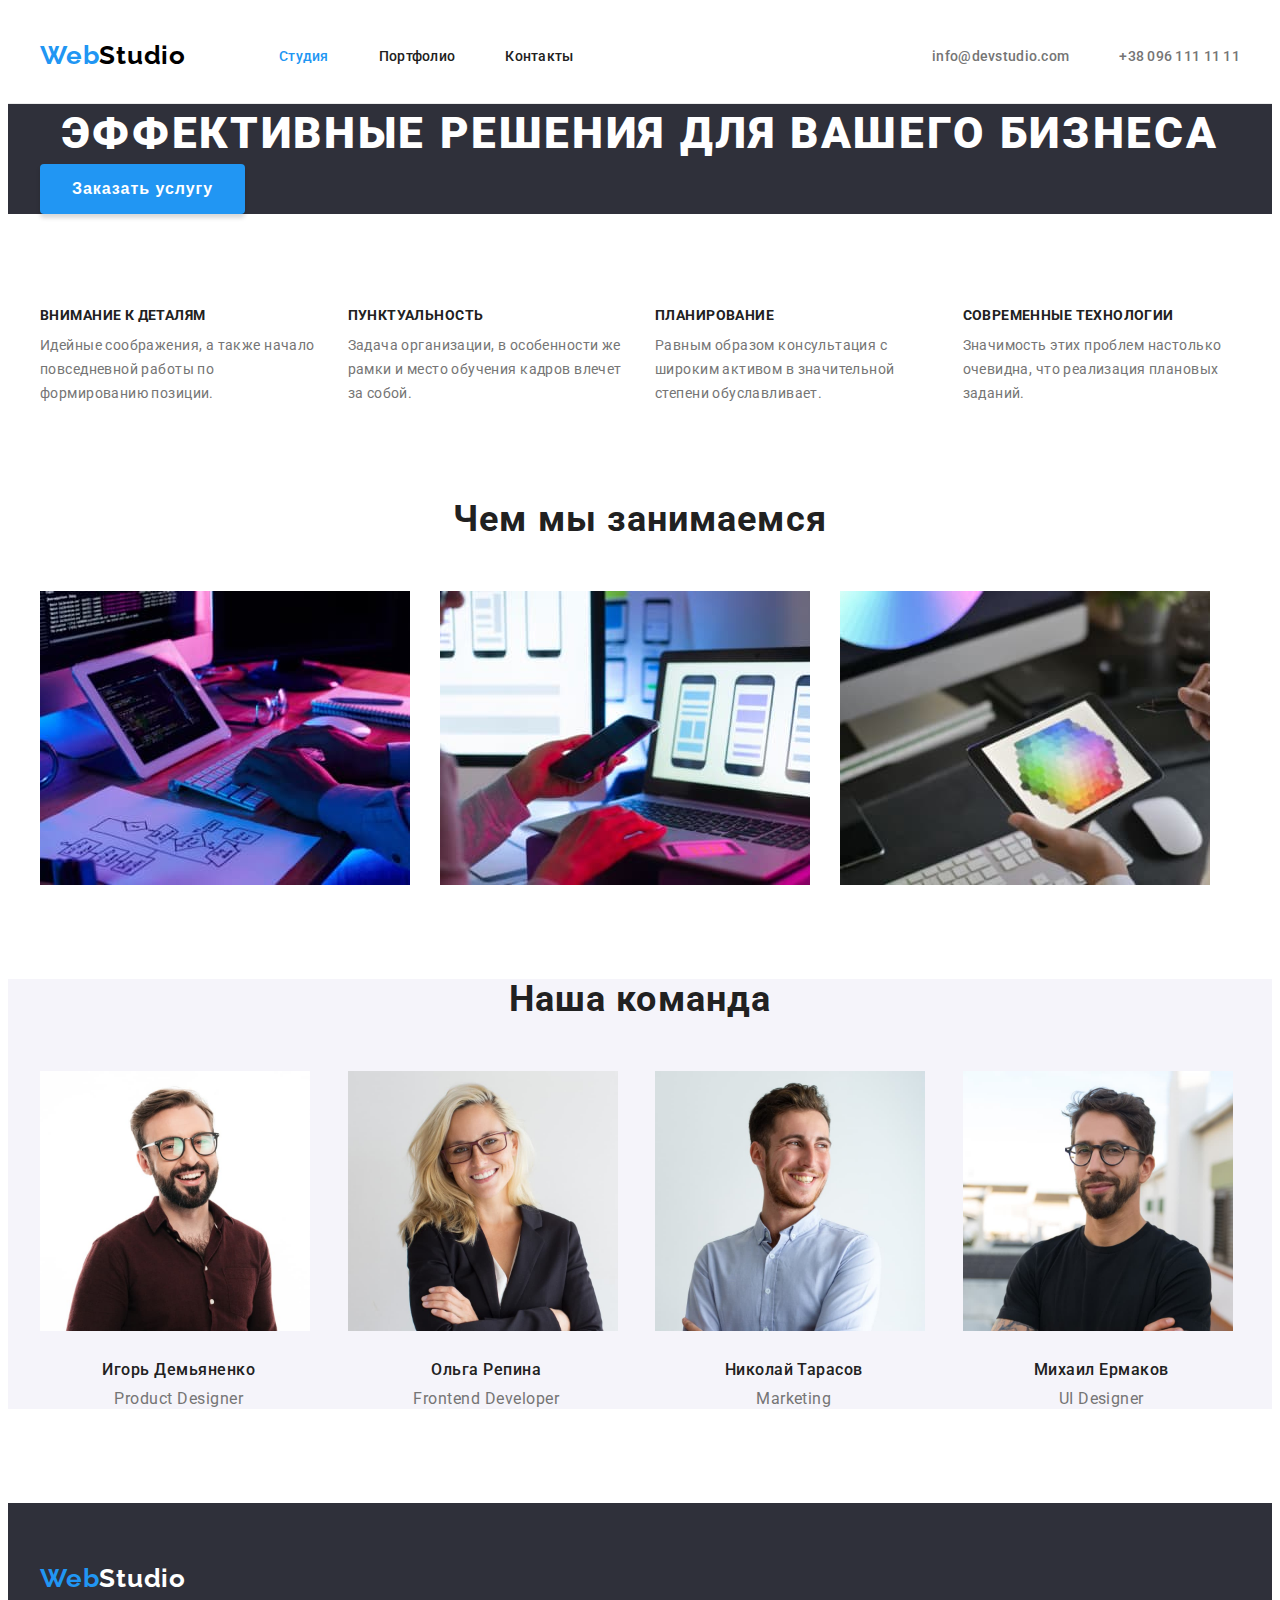
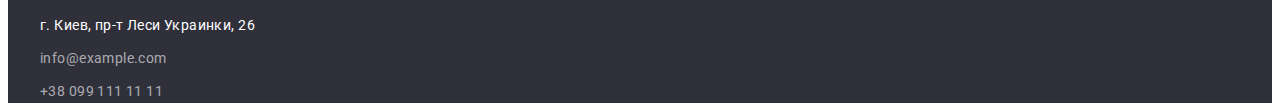
==== index.html @ b47c3970 "Добавление файлов из дз номер три" ====
<!DOCTYPE html>
<html lang="ru">
<head>
    <meta charset="UTF-8">
    <meta http-equiv="X-UA-Compatible" content="IE=edge">
    <meta name="viewport" content="width=device-width, initial-scale=1.0">
    <title>Web Studio</title>
<link rel="preconnect" href="https://fonts.gstatic.com">
<link 
    href="https://fonts.googleapis.com/css2?family=Raleway:wght@700&family=Roboto:wght@400;500;700;900&display=swap"
    rel="stylesheet">
    <link rel="stylesheet" href="https://cdnjs.cloudflare.com/ajax/libs/modern-normalize/1.1.0/modern-normalize.min.css"
        
    integrity="sha512-wpPYUAdjBVSE4KJnH1VR1HeZfpl1ub8YT/NKx4PuQ5NmX2tKuGu6U/JRp5y+Y8XG2tV+wKQpNHVUX03MfMFn9Q=="
    crossorigin="anonymous" referrerpolicy="no-referrer" />
    
<link rel="stylesheet" href="./css/styles.css">

</head>

<body>
    <!--HEADER-->
    <div class="page-header">
        <div class="container">
            <header class="header">
                <nav class="main-nav navigation">
                    <a target="_self" class="logo-text link " href="index.html"><span class="logo-color">Web</span>Studio</a>
        
                    <ul class="list menu">
                        <li class="menu-item">
                            <a target="_self" class="menu-link link current" href="index.html">Студия</a>
                        </li>
                        <li class="menu-item">
                            <a target="_self" class="menu-link link" href="portfolio.html">Портфолио</a>
                        </li>
                        <li class="menu-item">
                            <a target="_self" class="menu-link link" href="#footer">Контакты</a>
                        </li>
        
                    </ul>
        
        
                    <ul class="menu-header-contacts list">
                        <li><a class="header-contacts menu-header-contacts-email link"
                                href="mailto:info@devstudio.com">info@devstudio.com</a></li>
                        <li><a class="header-contacts link" href="tel:+380961111111">+38 096 111 11 11</a></li>
                    </ul>
        
        
                </nav>
        
        
            </header>
        </div>

    </div>
    

    <main>
        <!--HEROUS-->
        <div class="herous-background">
            <div class="container">
                <section class="hero">
                    <div class="hero-middle">
                        <h1 class="main-slogan">ЭФФЕКТИВНЫЕ РЕШЕНИЯ ДЛЯ ВАШЕГО БИЗНЕСА</h1>
                        <button class="modal-btn" type="button">Заказать услугу</button>
                    </div>
                </section>
            
            </div>
        </div>
        
        <!--OUR DISTINCTIVE FEATURES-->
        <div class="container">
            <section>
                <div>
                    <h2 hidden>Наши преимущества</h2>
                    <ul class="list features-list">
                        <li class="features-list-item">
                            <h3 class="features-title">внимание к деталям</h3>
                            <p class="features-text">Идейные соображения, а также начало повседневной работы по формированию позиции.</p>
                        </li>
                        <li class="features-list-item">
                            <h3 class="features-title">пунктуальность</h3>
                            <p class="features-text">Задача организации, в особенности же рамки и место обучения кадров влечет за собой.</p>
                        </li>
                        <li class="features-list-item">
                            <h3 class="features-title">планирование</h3>
                            <p class="features-text">Равным образом консультация с широким активом в значительной степени обуславливает.</p>
                        </li>
                        <li class="features-list-item">
                            <h3 class="features-title">современные технологии</h3>
                            <p class="features-text">Значимость этих проблем настолько очевидна, что реализация плановых заданий.</p>
                        </li>
                    </ul>
                </div>
            </section>

        </div>

        <div class="container">
            <section>
                <!--WHAT WE ARE DOING-->
                <div>
                    <h2 class="activity">Чем мы занимаемся</h2>
                    <ul class="list activity-list">
                        <li class="activity-list-item"><img src="./images/what-are-we-doing/left.jpg" alt="Человек печатает на клавиатуре" width="370" height="294"> 
                        </li>
                        <li class="activity-list-item"><img src="./images/what-are-we-doing/middle.jpg" alt="Человек держит в руках телефон" width="370" height="294">
                        </li>
                        <li class="activity-list-item"><img src="./images/what-are-we-doing/right.jpg" alt="Человек держит в руках планшет" width="370" height="294">
                        </li>
                    </ul>
                </div>
            
            </section>
        </div>

        
            <section class="employees">
                <!--OUR TEAM-->
                <div class="container">
                    <h2 class="our-team-tittle">Наша команда</h2>
                    <ul class="masters-list list">
                        <li class="masters-list-item">
                            <img src="./images/our-team/1.jpg" alt="мужчина в очках" width="270" height="260">
                            <h3 class="our-team-name">Игорь Демьяненко</h3>
                            <p class="our-team-post" lang="en">Product Designer</p>
                        </li>

                        <li class="masters-list-item">
                            <img src="./images/our-team/2.jpg" alt="девушка в очках" width="270" height="260">
                            <h3 class="our-team-name">Ольга Репина</h3>
                            <p class="our-team-post" lang="en">Frontend Developer</p>
                        </li>
                        <li class="masters-list-item">
                            <img src="./images/our-team/3.jpg" alt="мужчина в голубой рубашке" width="270" height="260">
                            <h3 class="our-team-name">Николай Тарасов</h3>
                            <p class="our-team-post" lang="en">Marketing</p>
                        </li>
                        <li class="masters-list-item">
                            <img src="./images/our-team/4.jpg" alt="мужчина в очках и футболке" width="270" height="260">
                            <h3 class="our-team-name">Михаил Ермаков</h3>
                            <p class="our-team-post" lang="en">UI Designer</p>
                        </li>
                        
                    </ul>
                </div>
            </section>
        

    </main>

    <footer id="footer">
        <!--Contact Information-->
        <div class="footer-bg">
            <div class="container text-footer">
                <a class="logo-text-footer link" href="index.html"><span class="logo-color">Web</span>Studio</a>
            
                <address>
            
                    <ul class="list info-footer">
            
                        <li class="info-footer-item"><a class="footer-adress-color link" href="https://goo.gl/maps/4jYSG3tw3BuYqJCy7"><span>г. Киев, пр-т
                                    Леси Украинки, 26</span></a></li>
            
                        <li class="info-footer-item"><a class="footer-contacts link" href="mailto:">info@example.com</a></li>
            
                        <li class="info-footer-item"><a class="footer-contacts link" href="tel:+380991111111">+38 099 111 11 11</a></li>
            
                    </ul>
            
                </address>
            
            </div>
        </div>
    
    </footer>

</body>


</html>
---- css/styles.css ----
:root {
  --main-font: "Roboto", sans-serif;
  --secondary-font: "Raleway", sans-serif;
  --basic-color: #212121;
  --accent-color: #2196f3;
}

h1,
h2,
h3,
h4,
h5,
h6,
p {
  margin-top: 0;
  margin-bottom: 0;
}

img {
  display: block;
  max-width: 100%;
  height: auto;
}

ul,
ol {
  margin-top: 0;
  margin-bottom: 0;
  padding-left: 0;
}

.list {
  list-style: none;
}

.link {
  text-decoration: none;
}

body {
  font-family: "Roboto", sans-serif;
}

.container {
  width: 1200px;
  margin-left: auto;
  margin-right: auto;
  padding-left: 15px;
  padding-right: 15px;
}

.border {
  border-bottom: 1px solid #eeeeee;
  box-sizing: border-box;
}

/*===Header==*/

.header {
  padding-top: 32px;
  padding-bottom: 32px;
}

.page-header {
  border-bottom: 1px solid #ececec;
}

.navigation {
  display: flex;
  align-items: center;
}
.menu {
  display: flex;
  align-items: center;
}

.logo-text {
  font-family: var(--secondary-font);
  font-weight: 700;
  font-size: 26px;
  line-height: 1.19;
  /* identical to box height */
  letter-spacing: 0.03em;
  color: #000000;
  margin-right: 93px;
}

.logo-color {
  color: #2196f3;
}

.menu-link {
  font-weight: 500;
  font-size: 14px;
  line-height: 1.14;
  letter-spacing: 0.02em;

  color: #212121;
}

.menu-link.current {
  color: var(--accent-color);
}
.menu-link:hover,
.menu-link:focus {
  color: var(--accent-color);
}

.menu-item {
  margin-right: 50px;
}

.menu-header-contacts {
  display: flex;
  align-items: center;
  margin-left: auto;
}

.menu-header-contacts-email {
  padding-right: 50px;
}

.header-contacts {
  font-weight: 500;
  font-size: 14px;
  line-height: 1.14;
  letter-spacing: 0.02em;
  color: #757575;
  padding-left: ; /*==150;==*/
}

.header-contacts:hover,
.header-contacts:focus {
  color: var(--accent-color);
}

/*====END HEADER====*/

/*====HEROUS====*/

.herous-background {
  background: #2f303a;
}

.main-slogan {
  font-weight: 900;
  font-size: 44px;
  line-height: 1.36;
  /* or 136% */
  text-align: center;
  text-align: wrap;
  letter-spacing: 0.06em;
  text-transform: uppercase;
  color: #ffffff;
}

.modal-btn {
  background: #2196f3;
  box-shadow: 0px 4px 4px rgba(0, 0, 0, 0.15);
  border-radius: 4px;
  border: hidden;

  font-weight: 700;
  font-size: 16px;
  line-height: 1.87;
  /* identical to box height, or 187% */
  display: flex;
  align-items: center;
  padding: 10px 32px;
  letter-spacing: 0.06em;
  cursor: pointer;

  color: #ffffff;
}

/*====END HEROUS====*/

/*====MAIN SECTION====*/

/*====FEATURES SECTION====*/

.features-list {
  display: flex;
  flex-wrap: wrap;
  margin-left: -30px;
}

.features-list-item {
  flex-basis: calc(100% / 4 - 30px);
  margin-left: 30px;
  margin-top: 94px;
}

.features-title {
  font-weight: 700;
  font-size: 14px;
  line-height: 1.14;
  letter-spacing: 0.03em;
  text-transform: uppercase;

  color: #212121;
}

.features-text {
  font-weight: 400;
  font-size: 14px;
  line-height: 1.71;
  /* or 171% */
  letter-spacing: 0.03em;
  margin-top: 10px;

  color: #757575;
}

/*====END FEATURES SECTION====*/

/*====WHAT WE ARE DOING====*/
.activity-list {
  display: flex;
  margin-left: -30px;
  margin-top: -50px;
}

.activity-list-item {
  flex-basis: calc((100%-90px) / 3);
  margin-left: 30px;
  margin-top: 50px;
}

.activity {
  font-weight: 700;
  font-size: 36px;
  line-height: 1.16;
  text-align: center;
  letter-spacing: 0.03em;
  margin-bottom: 50px;
  margin-top: 94px;

  color: #212121;
}

/*====OUR TEAM SECTION====*/

.employees {
  background-color: #f5f4fa;
}

.masters-list {
  display: flex;
  flex-wrap: wrap;
  margin-left: -30px;
  margin-top: -50px;
}

.masters-list-item {
  flex-basis: calc((100% - 120px) / 4);
  margin-left: 30px;
  margin-top: 50px;
}

.our-team-tittle {
  font-weight: 700;
  font-size: 36px;
  line-height: 1.16;
  text-align: center;
  letter-spacing: 0.03em;
  margin-bottom: 50px;
  margin-top: 94px;

  color: #212121;
}

.our-team-name {
  font-weight: 500;
  font-size: 16px;
  line-height: 1.18;
  /* identical to box height */
  text-align: center;
  letter-spacing: 0.03em;
  padding-top: 30px;

  color: #212121;
}

.our-team-post {
  font-weight: 400;
  font-size: 16px;
  line-height: 1.18;
  /* identical to box height */
  text-align: center;
  letter-spacing: 0.03em;
  padding-top: 10px;

  color: #757575;
}

/*====END OUR TEAM SECTION====*/

/*==PORTFOLIO MAIN==*/

.buttons-list {
  display: flex;
  justify-content: center;
  align-items: center;
  margin-top: 94px;
}

.border {
  border-bottom: 1px solid #eeeeee;
  box-sizing: border-box;
}

.images-list {
  display: flex;
  flex-wrap: wrap;
  padding-top: -50px;
  margin-left: -30px;
}

.images-list-item {
  flex-basis: calc((100%-90px) / 3 - 30px);
  padding-top: 50px;
  margin-left: 30px;
}

.portfolio-list-btn {
  font-weight: 500;
  font-size: 16px;
  line-height: 1.62;
  /* identical to box height, or 162% */
  text-align: center;
  letter-spacing: 0.03em;
  cursor: pointer;
  background: #f5f4fa;
  border-radius: 4px;
  border: hidden;
  color: var(--basic-color);
  margin-left: 8px;
  padding: 6px 22px;
}

.portfolio-list-btn:hover,
.portfolio-list-btn:focus {
  background-color: var(--accent-color);
  color: #ffffff;
}

.portfolio-tittle {
  margin-top: 20px;
  height: 36px;
}

.portfolio-item-text {
  padding-top: 4px;
  margin-bottom: 94px;
}

/*==END PORTFOLIO MAIN==*/

/*====FOOTER====*/

.footer-bg {
  background: #2f303a;
}

.text-footer {
  margin-top: 94px;
  padding-top: 60px;
}

.info-footer {
  margin-top: 20px;
}

.info-footer-item:not(:last-child) {
  padding-bottom: 9px;
}

.logo-text-footer {
  font-family: var(--secondary-font);
  font-style: normal;
  font-weight: 700;
  font-size: 26px;
  line-height: 1.19;
  /* identical to box height */
  letter-spacing: 0.03em;
  color: #ffffff;
}

.footer-adress-color {
  font-style: normal;
  font-weight: 400;
  font-size: 14px;
  line-height: 1.71;
  /* or 171% */
  letter-spacing: 0.03em;

  color: #ffffff;
}

.footer-contacts {
  font-style: normal;
  font-size: 14px;
  line-height: 1.71;
  /* or 171% */
  letter-spacing: 0.03em;
  margin-top: 20px;

  color: rgba(255, 255, 255, 0.6);
}
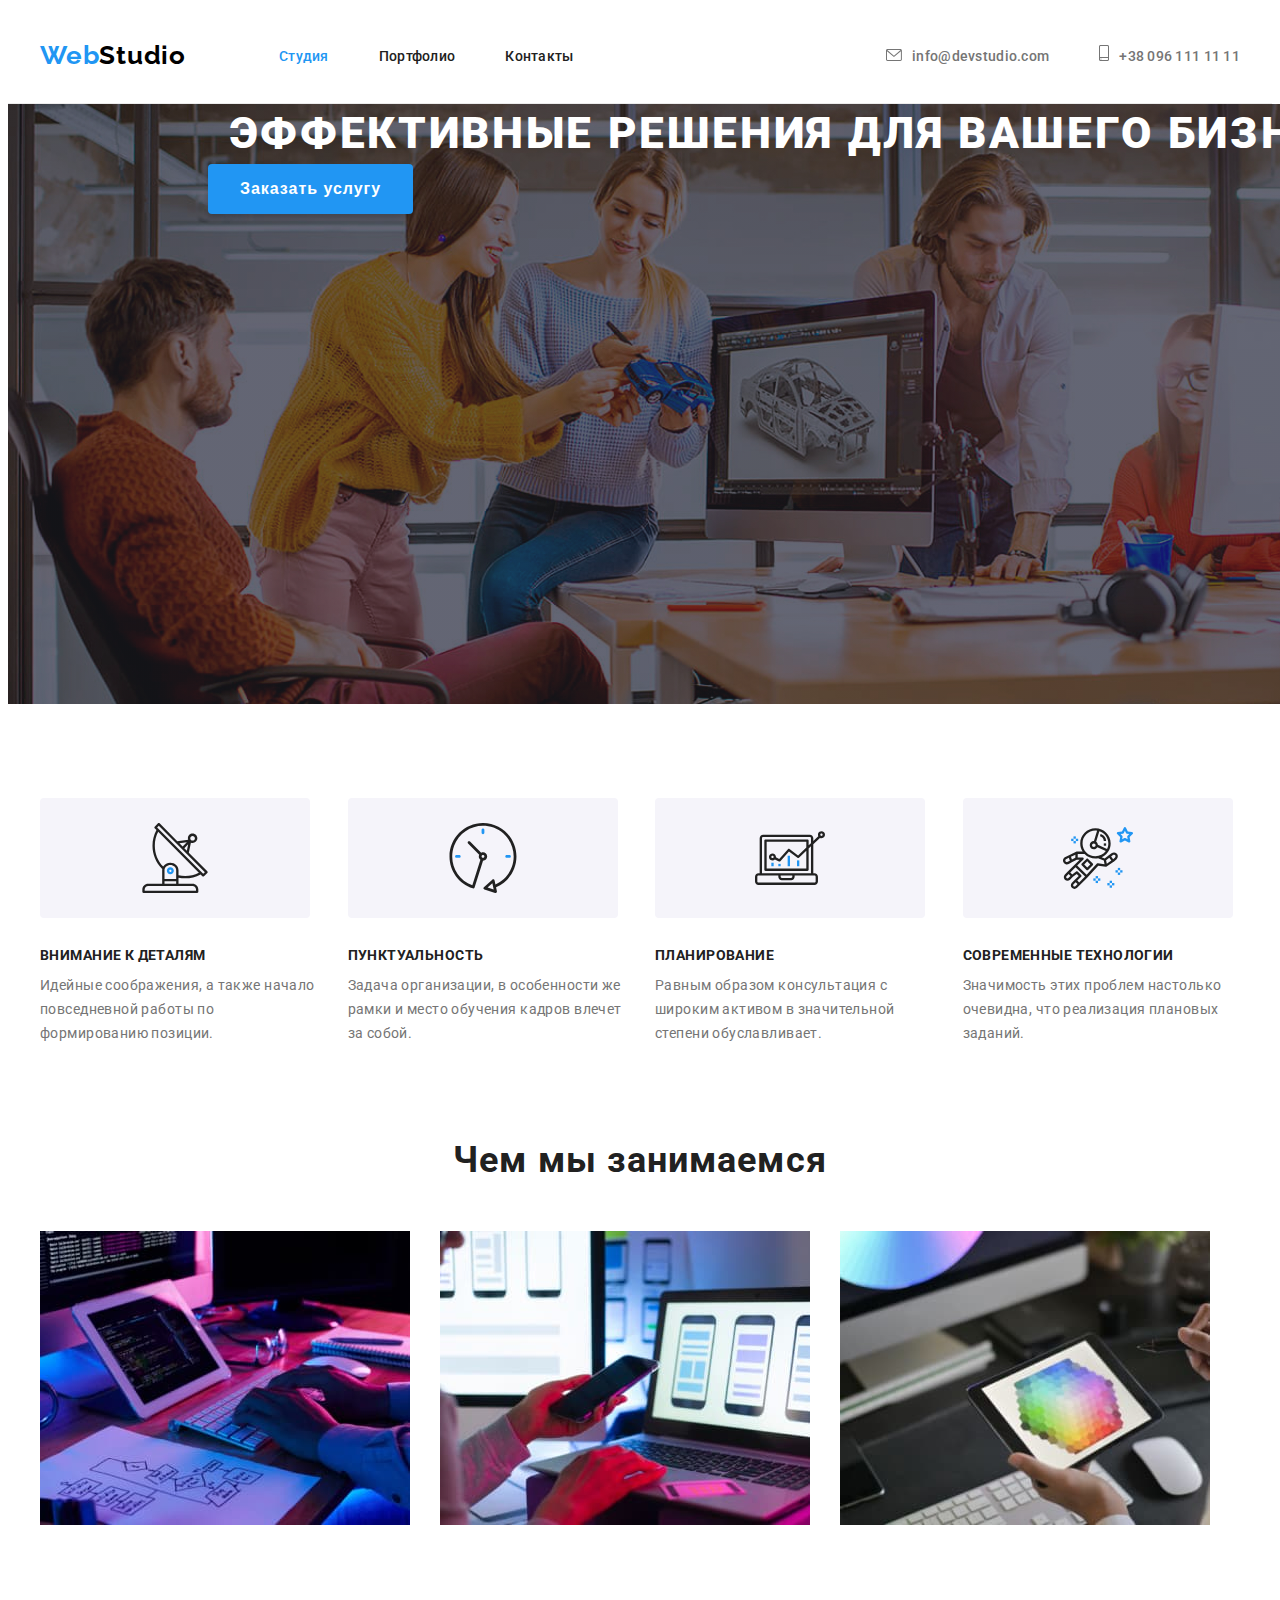
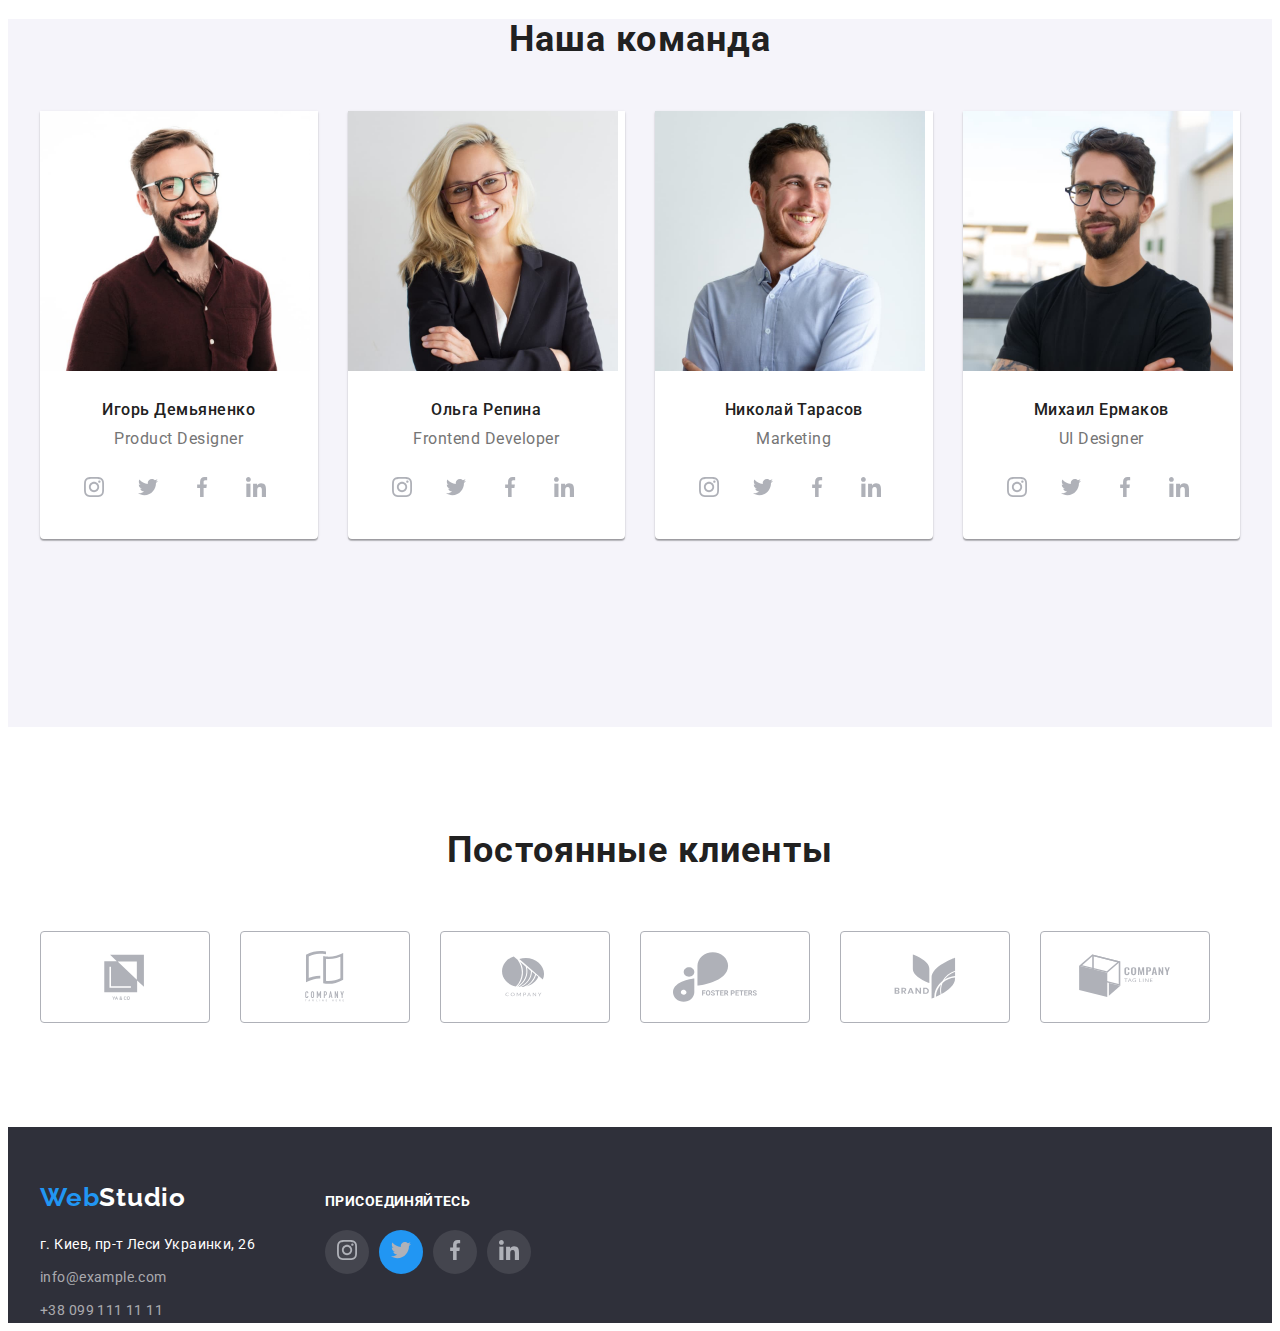
==== commit 319bb9ac: "Adding documents and images" ====
--- a/index.html
+++ b/index.html
@@ -41,9 +41,25 @@
         
         
                     <ul class="menu-header-contacts list">
-                        <li><a class="header-contacts menu-header-contacts-email link"
+                        <li>
+                            <svg class="contact-icons list" width="16" height="12">
+                                <use href="./images/sprite.svg#icon-list"></use>
+                            </svg>
+                        </li>
+
+                        <li>
+                            <a class="header-contacts menu-header-contacts-email link"
                                 href="mailto:info@devstudio.com">info@devstudio.com</a></li>
-                        <li><a class="header-contacts link" href="tel:+380961111111">+38 096 111 11 11</a></li>
+                        
+                        <li>
+                            <svg class="contact-icons list" width="10" height="16">
+                                <use href="./images/sprite.svg#icon-smartphone"></use>
+                            </svg>
+                        </li>
+
+                        <li>
+                            <a class="header-contacts link" href="tel:+380961111111">+38 096 111 11 11</a>
+                        </li>
                     </ul>
         
         
@@ -76,19 +92,41 @@
                 <div>
                     <h2 hidden>Наши преимущества</h2>
                     <ul class="list features-list">
+                        
+                        
                         <li class="features-list-item">
+                            <div class="features-icon">
+                                <svg class="features-icon-1" width="70" height="70" >
+                                    <use href="./images/sprite.svg#icon-antenna-1"></use>
+                                </svg>
+                            </div>
                             <h3 class="features-title">внимание к деталям</h3>
                             <p class="features-text">Идейные соображения, а также начало повседневной работы по формированию позиции.</p>
                         </li>
                         <li class="features-list-item">
+                            <div class="features-icon">
+                                <svg class="features-icon-1" width="70" height="70">
+                                    <use href="./images/sprite.svg#icon-clock-1"></use>
+                                </svg>
+                            </div>
                             <h3 class="features-title">пунктуальность</h3>
                             <p class="features-text">Задача организации, в особенности же рамки и место обучения кадров влечет за собой.</p>
                         </li>
                         <li class="features-list-item">
+                            <div class="features-icon">
+                                <svg class="features-icon-1" width="70" height="70">
+                                    <use href="./images/sprite.svg#icon-diagram-1"></use>
+                                </svg>
+                            </div>
                             <h3 class="features-title">планирование</h3>
                             <p class="features-text">Равным образом консультация с широким активом в значительной степени обуславливает.</p>
                         </li>
                         <li class="features-list-item">
+                            <div class="features-icon">
+                                <svg class="features-icon-1" width="70" height="70">
+                                    <use href="./images/sprite.svg#icon-astronaut-1"></use>
+                                </svg>
+                            </div>
                             <h3 class="features-title">современные технологии</h3>
                             <p class="features-text">Значимость этих проблем настолько очевидна, что реализация плановых заданий.</p>
                         </li>
@@ -126,54 +164,284 @@
                             <img src="./images/our-team/1.jpg" alt="мужчина в очках" width="270" height="260">
                             <h3 class="our-team-name">Игорь Демьяненко</h3>
                             <p class="our-team-post" lang="en">Product Designer</p>
+                            
+                                <ul class="list our-team-social-social">
+                                    <li class="social-list-item">
+                                        <a href="#" class="our-team-social-link">
+                                            <svg class="our-team-social-link-icon">
+                                                <use href="./images/sprite.svg#icon-instagram-2"></use>
+                                            </svg>
+                                        </a>
+                                    </li>
+                                    <li class="our-team-social-link">
+                                        <a href="#" class="our-team-social-link">
+                                            <svg class="our-team-social-link-icon">
+                                                <use href="./images/sprite.svg#icon-twitter-1"></use>
+                                            </svg>
+                                        </a>
+                                    </li>
+                                    <li class="">
+                                        <a href="#" class="our-team-social-link">
+                                            <svg class="our-team-social-link-icon">
+                                                <use href="./images/sprite.svg#icon-facebook-1"></use>
+                                            </svg>
+                                        </a>
+                                    </li>
+                                    <li class="">
+                                        <a href="#" class="our-team-social-link">
+                                            <svg class="our-team-social-link-icon">
+                                                <use href="./images/sprite.svg#icon-linkedin-1"></use>
+                                            </svg>
+                                        </a>
+                                    </li>
+
+                                </ul>
                         </li>
 
                         <li class="masters-list-item">
                             <img src="./images/our-team/2.jpg" alt="девушка в очках" width="270" height="260">
                             <h3 class="our-team-name">Ольга Репина</h3>
                             <p class="our-team-post" lang="en">Frontend Developer</p>
+                            <ul class="list our-team-social-social">
+                                <li class="social-list-item">
+                                    <a href="#" class="our-team-social-link">
+                                        <svg class="our-team-social-link-icon">
+                                            <use href="./images/sprite.svg#icon-instagram-2"></use>
+                                        </svg>
+                                    </a>
+                                </li>
+                                <li class="our-team-social-link">
+                                    <a href="#" class="our-team-social-link">
+                                        <svg class="our-team-social-link-icon">
+                                            <use href="./images/sprite.svg#icon-twitter-1"></use>
+                                        </svg>
+                                    </a>
+                                </li>
+                                <li class="">
+                                    <a href="#" class="our-team-social-link">
+                                        <svg class="our-team-social-link-icon">
+                                            <use href="./images/sprite.svg#icon-facebook-1"></use>
+                                        </svg>
+                                    </a>
+                                </li>
+                                <li class="">
+                                    <a href="#" class="our-team-social-link">
+                                        <svg class="our-team-social-link-icon">
+                                            <use href="./images/sprite.svg#icon-linkedin-1"></use>
+                                        </svg>
+                                    </a>
+                                </li>
+                            
+                            </ul>
                         </li>
                         <li class="masters-list-item">
                             <img src="./images/our-team/3.jpg" alt="мужчина в голубой рубашке" width="270" height="260">
                             <h3 class="our-team-name">Николай Тарасов</h3>
                             <p class="our-team-post" lang="en">Marketing</p>
+                            <ul class="list our-team-social-social">
+                                <li class="social-list-item">
+                                    <a href="#" class="our-team-social-link">
+                                        <svg class="our-team-social-link-icon">
+                                            <use href="./images/sprite.svg#icon-instagram-2"></use>
+                                        </svg>
+                                    </a>
+                                </li>
+                                <li class="our-team-social-link">
+                                    <a href="#" class="our-team-social-link">
+                                        <svg class="our-team-social-link-icon">
+                                            <use href="./images/sprite.svg#icon-twitter-1"></use>
+                                        </svg>
+                                    </a>
+                                </li>
+                                <li class="">
+                                    <a href="#" class="our-team-social-link">
+                                        <svg class="our-team-social-link-icon">
+                                            <use href="./images/sprite.svg#icon-facebook-1"></use>
+                                        </svg>
+                                    </a>
+                                </li>
+                                <li class="">
+                                    <a href="#" class="our-team-social-link">
+                                        <svg class="our-team-social-link-icon">
+                                            <use href="./images/sprite.svg#icon-linkedin-1"></use>
+                                        </svg>
+                                    </a>
+                                </li>
+                            
+                            </ul>
                         </li>
                         <li class="masters-list-item">
                             <img src="./images/our-team/4.jpg" alt="мужчина в очках и футболке" width="270" height="260">
                             <h3 class="our-team-name">Михаил Ермаков</h3>
                             <p class="our-team-post" lang="en">UI Designer</p>
+                            <ul class="list our-team-social-social">
+                                <li class="social-list-item">
+                                    <a href="#" class="our-team-social-link">
+                                        <svg class="our-team-social-link-icon">
+                                            <use href="./images/sprite.svg#icon-instagram-2"></use>
+                                        </svg>
+                                    </a>
+                                </li>
+                                <li class="our-team-social-link">
+                                    <a href="#" class="our-team-social-link">
+                                        <svg class="our-team-social-link-icon">
+                                            <use href="./images/sprite.svg#icon-twitter-1"></use>
+                                        </svg>
+                                    </a>
+                                </li>
+                                <li class="our-team-social-link">
+                                    <a href="#" class="our-team-social-link">
+                                        <svg class="our-team-social-link-icon">
+                                            <use href="./images/sprite.svg#icon-facebook-1"></use>
+                                        </svg>
+                                    </a>
+                                </li>
+                                <li class="our-team-social-link">
+                                    <a href="#" class="our-team-social-link">
+                                        <svg class="our-team-social-link-icon">
+                                            <use href="./images/sprite.svg#icon-linkedin-1"></use>
+                                        </svg>
+                                    </a>
+                                </li>
+                            
+                            </ul>
                         </li>
                         
                     </ul>
                 </div>
             </section>
+
+            <div class="container">
+                <section>
+                <!--REGULAR-CUSTOMERS-->
+                <div class="regular-customers">
+                    <h2 class="regular-customers-tittle">Постоянные клиенты</h2>
+                    <ul class="list regular-customers-list">
+                        <li>
+                            <a href="">
+                                <svg class="regular-customers-icon regular-customers-border" width="106" height="60"><use href="./images/sprite.svg#icon-ya-and-co"></use></svg>
+                            </a>
+                        </li>
+                        <li>
+                            <a href="">
+                                <svg class="regular-customers-icon regular-customers-border" width="106" height="60"><use href="./images/sprite.svg#icon-company-tagline"></use></svg>
+
+                            </a>
+                        </li>
+                        <li>
+                            <a href="">
+                                <svg class="regular-customers-icon regular-customers-border" width="106" height="60">
+                                    <use href="./images/sprite.svg#icon-company-cirkle"></use>
+                                </svg>
+                            </a>
+                        </li>
+                        <li>
+                            <a href="">
+                                <svg class="regular-customers-icon regular-customers-border" width="106" height="60">
+                                    <use class="box" href="./images/sprite.svg#icon-group"></use>
+                                </svg>
+                            </a>
+                        </li>
+                        <li>
+                            <a href="">
+                                <svg class="regular-customers-icon regular-customers-border" width="106" height="60">
+                                    <use href="./images/sprite.svg#icon-brand">
+                                </svg>
+                            </a>
+                        </li>
+                        <li>
+                            <a href="">
+                                <svg class="regular-customers-icon regular-customers-border" width="106" height="60">
+                                    <use href="./images/sprite.svg#icon-company-box">
+                                </svg>
+                            </a>
+                        </li>
+                    </ul>
+
+
+
+
+
+
+
+
+                </div>
+                    
+                
+                </section>
+
+            </div>
+            
+        
         
 
     </main>
 
     <footer id="footer">
         <!--Contact Information-->
+        
         <div class="footer-bg">
-            <div class="container text-footer">
-                <a class="logo-text-footer link" href="index.html"><span class="logo-color">Web</span>Studio</a>
-            
-                <address>
-            
-                    <ul class="list info-footer">
-            
-                        <li class="info-footer-item"><a class="footer-adress-color link" href="https://goo.gl/maps/4jYSG3tw3BuYqJCy7"><span>г. Киев, пр-т
-                                    Леси Украинки, 26</span></a></li>
-            
-                        <li class="info-footer-item"><a class="footer-contacts link" href="mailto:">info@example.com</a></li>
-            
-                        <li class="info-footer-item"><a class="footer-contacts link" href="tel:+380991111111">+38 099 111 11 11</a></li>
-            
-                    </ul>
-            
-                </address>
-            
+            <div class="delajem-flex container ">
+                <div class="logo-and-contacts">
+                    <div class="text-footer">
+                        <a class="logo-text-footer link" href="index.html"><span class="logo-color">Web</span>Studio</a>
+                    
+                        <address>
+                    
+                            <ul class="list info-footer">
+                    
+                                <li class="info-footer-item"><a class="footer-adress-color link"
+                                        href="https://goo.gl/maps/4jYSG3tw3BuYqJCy7"><span>г. Киев, пр-т
+                                            Леси Украинки, 26</span></a></li>
+                    
+                                <li class="info-footer-item"><a class="footer-contacts link" href="mailto:">info@example.com</a></li>
+                    
+                                <li class="info-footer-item"><a class="footer-contacts link" href="tel:+380991111111">+38 099 111 11 11</a>
+                                </li>
+                    
+                            </ul>
+                    
+                        </address>
+                    
+                    </div>
+                </div>
+                
+                <div class="container-footer">
+                    <h2 class="social-list-text">присоединяйтесь</h2>
+                    <ul class="social-list-footer">
+                        <li class="social-list-footer-link">
+                            <a href="#" class="">
+                                <svg class="social-list-footer-icon" width="44" height="44">
+                                    <use href="./images/sprite.svg#icon-instagram-2"></use>
+                                </svg>
+                            </a>
+                        </li>
+                        <li class="social-list-footer-link twitter-footer">
+                            <a href="#" class="twitter-footer-icon">
+                                <svg class="social-list-footer-icon" width="44" height="44">
+                                    <use href="./images/sprite.svg#icon-twitter-1"></use>
+                                </svg>
+                            </a>
+                        </li>
+                        <li class="social-list-footer-link">
+                            <a href="#" class="">
+                                <svg class="social-list-footer-icon" width="44" height="44">
+                                    <use href="./images/sprite.svg#icon-facebook-1"></use>
+                                </svg>
+                            </a>
+                        </li>
+                        <li class="social-list-footer-link">
+                            <a href="#" class="">
+                                <svg class="social-list-footer-icon" width="" height="">
+                                    <use href="./images/sprite.svg#icon-linkedin-1"></use>
+                                </svg>
+                            </a>
+                        </li>
+                
+                    </ul>
+                </div>
             </div>
-        </div>
+           
     
     </footer>
 
--- a/css/styles.css
+++ b/css/styles.css
@@ -120,6 +120,10 @@
   padding-right: 50px;
 }
 
+.contact-icons {
+  margin-right: 10px;
+}
+
 .header-contacts {
   font-weight: 500;
   font-size: 14px;
@@ -139,7 +143,15 @@
 /*====HEROUS====*/
 
 .herous-background {
-  background: #2f303a;
+  background-color: ;
+  background-image: linear-gradient(
+      rgba(47, 48, 58, 0.4),
+      rgba(47, 48, 58, 0.4)
+    ),
+    url(../images/header/bg.jpg);
+  width: 1600px;
+  height: 600px;
+  background-size: cover;
 }
 
 .main-slogan {
@@ -185,6 +197,19 @@
   margin-left: -30px;
 }
 
+.features-icon {
+  display: flex;
+  align-items: center;
+  justify-content: center;
+  width: 270px;
+  height: 120px;
+  background: #f5f4fa;
+  border-radius: 4px;
+}
+
+.features-icon-1 {
+}
+
 .features-list-item {
   flex-basis: calc(100% / 4 - 30px);
   margin-left: 30px;
@@ -192,6 +217,7 @@
 }
 
 .features-title {
+  margin-top: 30px;
   font-weight: 700;
   font-size: 14px;
   line-height: 1.14;
@@ -243,6 +269,7 @@
 
 .employees {
   background-color: #f5f4fa;
+  height: 708px;
 }
 
 .masters-list {
@@ -256,6 +283,11 @@
   flex-basis: calc((100% - 120px) / 4);
   margin-left: 30px;
   margin-top: 50px;
+  box-shadow: 0px 1px 3px rgba(0, 0, 0, 0.12), 0px 1px 1px rgba(0, 0, 0, 0.14),
+    0px 2px 1px rgba(0, 0, 0, 0.2);
+  border-radius: 0px 0px 4px 4px;
+  background-color: #ffffff;
+  height: 428px;
 }
 
 .our-team-tittle {
@@ -294,6 +326,73 @@
   color: #757575;
 }
 
+.our-team-social-social {
+  display: flex;
+  margin-top: 16px;
+  width: 206px;
+  margin-left: 32px;
+  justify-content: space-between;
+}
+.our-team-social-link-icon {
+  width: 20px;
+  height: 20px;
+}
+
+.our-team-social-link {
+  display: flex;
+  width: 44px;
+  height: 44px;
+  align-items: center;
+  justify-content: center;
+  border-radius: 50%;
+  background-color: #ffffff;
+}
+
+.our-team-social-link:hover,
+.our-team-social-link:focus {
+  background-color: #2196f3;
+}
+
+.regular-customers {
+}
+
+.regular-customers-tittle {
+  font-style: var(--main-font);
+  font-style: normal;
+  font-weight: 700;
+  font-size: 36px;
+  line-height: 1.66;
+  text-align: center;
+  letter-spacing: 0.03em;
+  margin-top: 94px;
+
+  color: #212121;
+}
+
+.regular-customers-list {
+  display: flex;
+  flex-wrap: wrap;
+  margin-left: -30px;
+  margin-top: 50px;
+}
+
+.regular-customers-icon {
+  border: hidden;
+  box-sizing: border-box;
+  border-radius: 4px;
+  text-align: center;
+  padding: 16px 32px;
+  margin-left: 30px;
+}
+
+.regular-customers-border {
+  width: 170px;
+  height: 92px;
+  border: 1px solid #afb1b8;
+  box-sizing: border-box;
+  border-radius: 4px;
+}
+
 /*====END OUR TEAM SECTION====*/
 
 /*==PORTFOLIO MAIN==*/
@@ -308,19 +407,25 @@
 .border {
   border-bottom: 1px solid #eeeeee;
   box-sizing: border-box;
+  height: 484px;
 }
 
 .images-list {
   display: flex;
   flex-wrap: wrap;
-  padding-top: -50px;
+  margin: 50px;
   margin-left: -30px;
 }
 
 .images-list-item {
   flex-basis: calc((100%-90px) / 3 - 30px);
-  padding-top: 50px;
+  margin-top: 30px;
   margin-left: 30px;
+}
+
+.images-list-item:hover {
+  box-shadow: 0px 1px 1px rgba(0, 0, 0, 0.12), 0px 4px 4px rgba(0, 0, 0, 0.06),
+    1px 4px 6px rgba(0, 0, 0, 0.16);
 }
 
 .portfolio-list-btn {
@@ -343,16 +448,21 @@
 .portfolio-list-btn:focus {
   background-color: var(--accent-color);
   color: #ffffff;
+  box-shadow: 0px 3px 1px rgba(0, 0, 0, 0.1), 0px 1px 2px rgba(0, 0, 0, 0.08),
+    0px 2px 2px rgba(0, 0, 0, 0.12);
+  border-radius: 4px;
 }
 
 .portfolio-tittle {
   margin-top: 20px;
   height: 36px;
+  padding-left: 30px;
 }
 
 .portfolio-item-text {
   padding-top: 4px;
   margin-bottom: 94px;
+  padding-left: 30px;
 }
 
 /*==END PORTFOLIO MAIN==*/
@@ -361,11 +471,11 @@
 
 .footer-bg {
   background: #2f303a;
+  margin-top: 100px;
 }
 
 .text-footer {
-  margin-top: 94px;
-  padding-top: 60px;
+  padding-top: 55px;
 }
 
 .info-footer {
@@ -408,3 +518,76 @@
 
   color: rgba(255, 255, 255, 0.6);
 }
+
+.social-list {
+  display: flex;
+  justify-content: space-between;
+  width: 206px;
+  margin: 0 auto;
+}
+
+.social-list__icon {
+  width: 44px;
+  height: 44px;
+}
+
+.social-list__item-link:hover,
+.social-list__item-link:focus {
+  background-color: #2196f3;
+}
+
+.social-list__item-link:hover .social-list__item-icon,
+.social-list__item-link:focus .social-list__item-icon {
+  fill: #2196f3;
+}
+
+.delajem-flex {
+  display: flex;
+  margin-left: wra;
+}
+
+.social-list-text {
+  font-weight: 700;
+  font-size: 14px;
+  line-height: 1.14;
+  letter-spacing: 0.03em;
+  text-transform: uppercase;
+
+  color: #ffffff;
+}
+
+.container-footer {
+  display: block;
+  margin-left: 70px;
+  margin-top: 67px;
+}
+
+.social-list-footer {
+  display: flex;
+  margin-top: 20px;
+  width: 206px;
+  justify-content: space-between;
+}
+
+.social-list-footer-link {
+  display: flex;
+  width: 44px;
+  height: 44px;
+  align-items: center;
+  justify-content: center;
+  border-radius: 50%;
+  background: rgba(255, 255, 255, 0.1);
+}
+
+.social-list-footer-icon {
+  width: 20px;
+  height: 20px;
+}
+
+.twitter-footer {
+  background-color: #2196f3;
+}
+
+.twitter-footer-icon {
+  fill: white;
+}
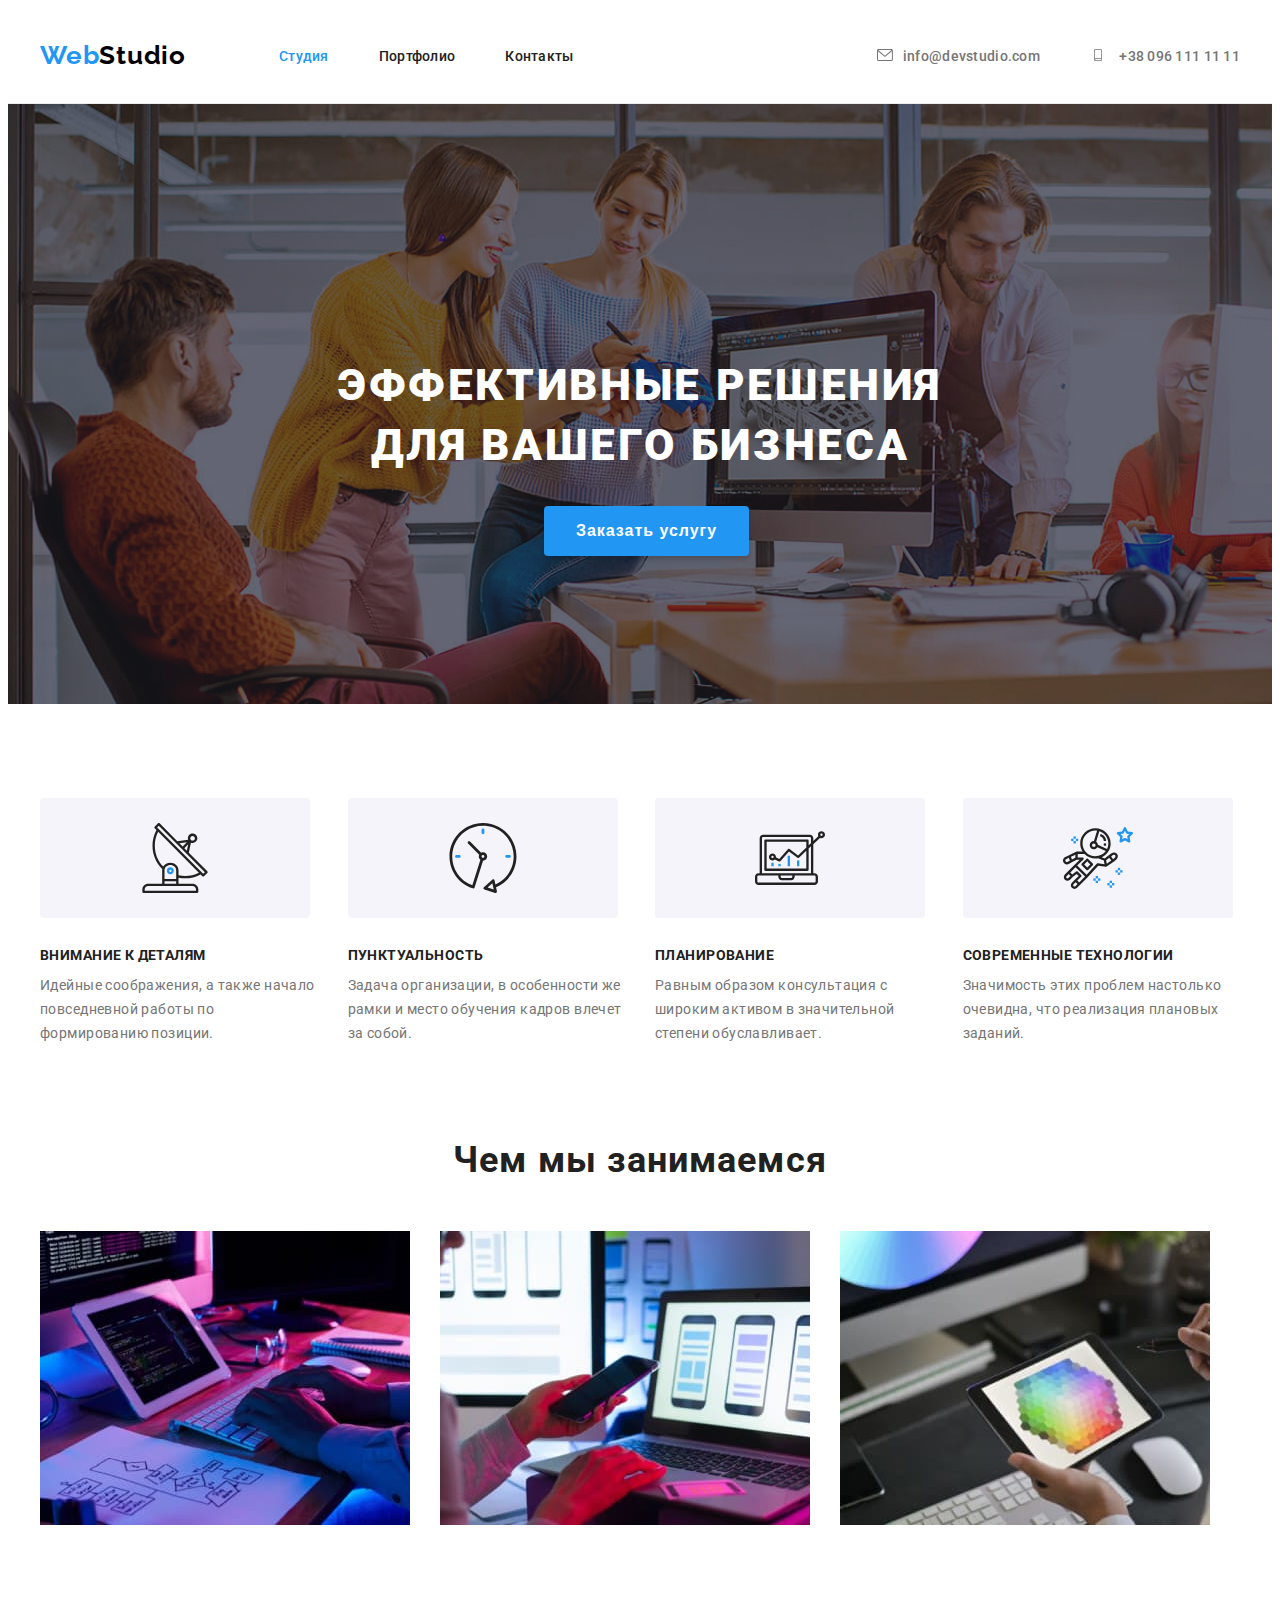
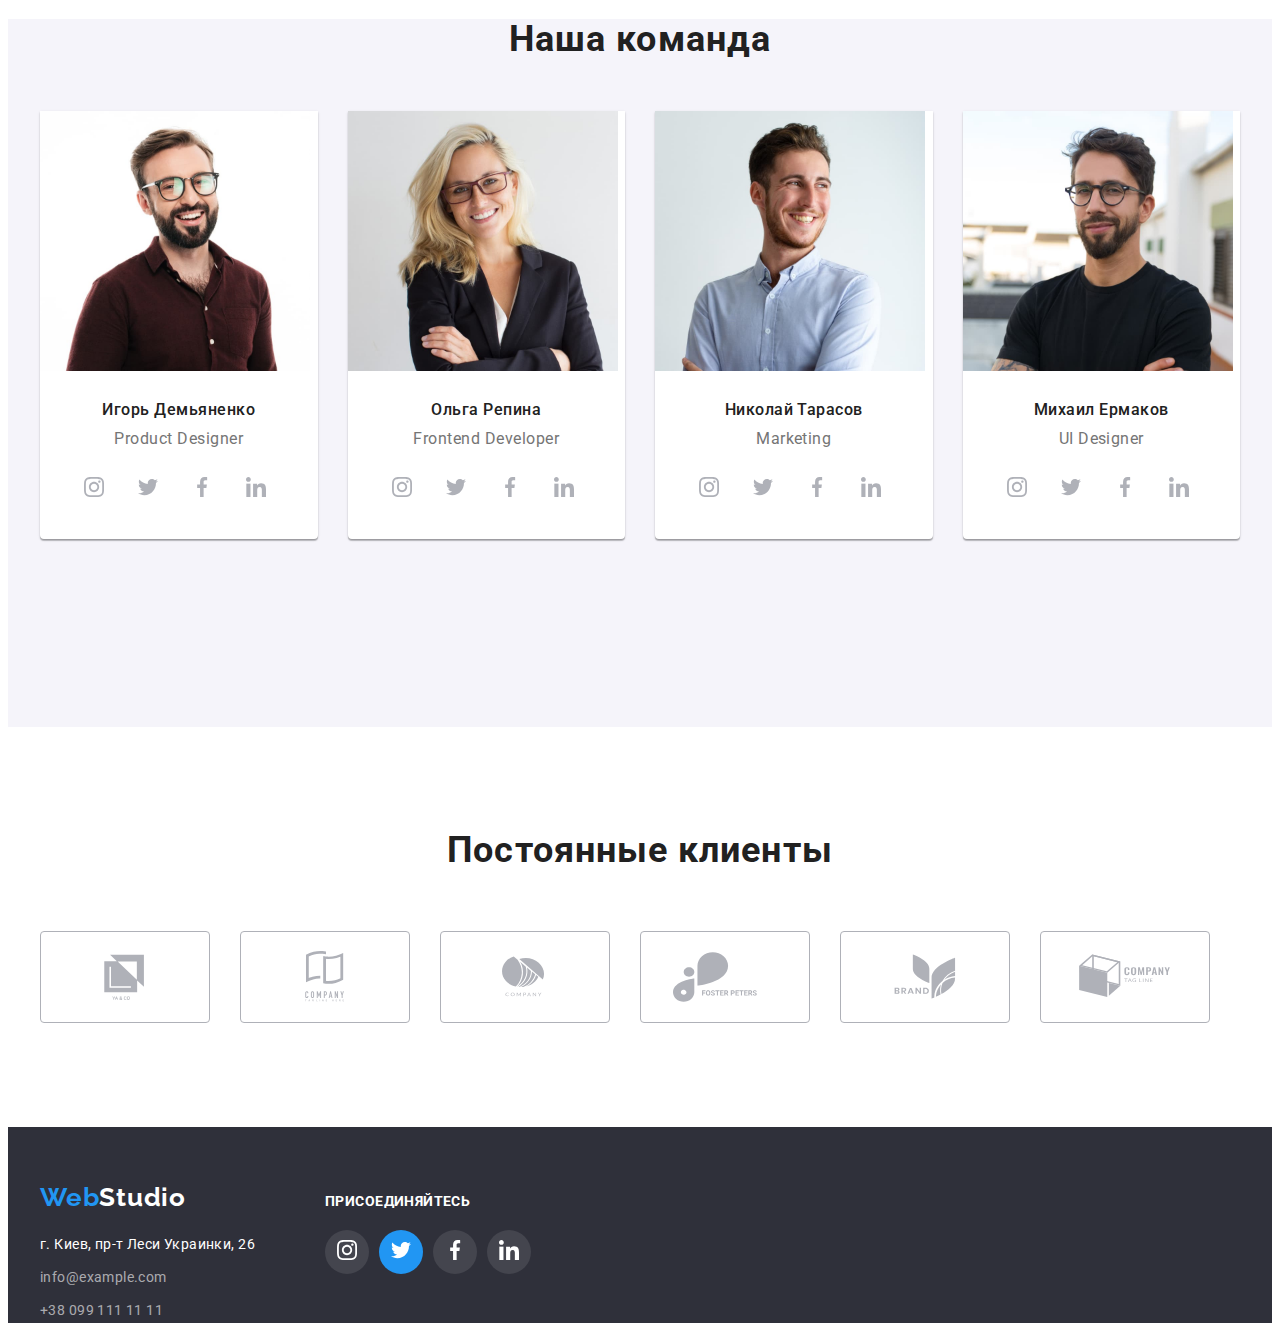
==== commit cb9ea8e7: "Добавление последних правок относительно ТЗ" ====
--- a/index.html
+++ b/index.html
@@ -41,24 +41,19 @@
         
         
                     <ul class="menu-header-contacts list">
-                        <li>
-                            <svg class="contact-icons list" width="16" height="12">
-                                <use href="./images/sprite.svg#icon-list"></use>
-                            </svg>
-                        </li>
-
-                        <li>
-                            <a class="header-contacts menu-header-contacts-email link"
-                                href="mailto:info@devstudio.com">info@devstudio.com</a></li>
                         
                         <li>
-                            <svg class="contact-icons list" width="10" height="16">
-                                <use href="./images/sprite.svg#icon-smartphone"></use>
-                            </svg>
-                        </li>
-
-                        <li>
-                            <a class="header-contacts link" href="tel:+380961111111">+38 096 111 11 11</a>
+                            <a class="header-contacts menu-header-contacts-email link" href="mailto:info@devstudio.com"><svg
+                                    class="contact-icons list" width="16" height="12" style="">
+                                    <use href="./images/sprite.svg#icon-list"></use>
+                                </svg><span>info@devstudio.com</span>
+                            </a>
+                            
+                        </li>
+
+                        <li>
+                            <a class="header-contacts link" href="tel:+380961111111"><svg class="contact-icons list" width="16" height="12"><use href="./images/sprite.svg#icon-smartphone"></use></svg>
+                                <span>+38 096 111 11 11</span></a>
                         </li>
                     </ul>
         
@@ -164,38 +159,37 @@
                             <img src="./images/our-team/1.jpg" alt="мужчина в очках" width="270" height="260">
                             <h3 class="our-team-name">Игорь Демьяненко</h3>
                             <p class="our-team-post" lang="en">Product Designer</p>
+                            <ul class="list our-team-social-social">
+                                <li class="our-team-social-link">
+                                    <a href="#" class="our-team-social-link">
+                                        <svg class="our-team-social-link-icon">
+                                            <use href="./images/sprite.svg#icon-instagram-2"></use>
+                                        </svg>
+                                    </a>
+                                </li>
+                                <li class="our-team-social-link">
+                                    <a href="#" class="our-team-social-link">
+                                        <svg class="our-team-social-link-icon">
+                                            <use href="./images/sprite.svg#icon-twitter-1"></use>
+                                        </svg>
+                                    </a>
+                                </li>
+                                <li class="our-team-social-link">
+                                    <a href="#" class="our-team-social-link">
+                                        <svg class="our-team-social-link-icon">
+                                            <use href="./images/sprite.svg#icon-facebook-1"></use>
+                                        </svg>
+                                    </a>
+                                </li>
+                                <li class="our-team-social-link">
+                                    <a href="#" class="our-team-social-link">
+                                        <svg class="our-team-social-link-icon">
+                                            <use href="./images/sprite.svg#icon-linkedin-1"></use>
+                                        </svg>
+                                    </a>
+                                </li>
                             
-                                <ul class="list our-team-social-social">
-                                    <li class="social-list-item">
-                                        <a href="#" class="our-team-social-link">
-                                            <svg class="our-team-social-link-icon">
-                                                <use href="./images/sprite.svg#icon-instagram-2"></use>
-                                            </svg>
-                                        </a>
-                                    </li>
-                                    <li class="our-team-social-link">
-                                        <a href="#" class="our-team-social-link">
-                                            <svg class="our-team-social-link-icon">
-                                                <use href="./images/sprite.svg#icon-twitter-1"></use>
-                                            </svg>
-                                        </a>
-                                    </li>
-                                    <li class="">
-                                        <a href="#" class="our-team-social-link">
-                                            <svg class="our-team-social-link-icon">
-                                                <use href="./images/sprite.svg#icon-facebook-1"></use>
-                                            </svg>
-                                        </a>
-                                    </li>
-                                    <li class="">
-                                        <a href="#" class="our-team-social-link">
-                                            <svg class="our-team-social-link-icon">
-                                                <use href="./images/sprite.svg#icon-linkedin-1"></use>
-                                            </svg>
-                                        </a>
-                                    </li>
-
-                                </ul>
+                            </ul>
                         </li>
 
                         <li class="masters-list-item">
@@ -203,7 +197,7 @@
                             <h3 class="our-team-name">Ольга Репина</h3>
                             <p class="our-team-post" lang="en">Frontend Developer</p>
                             <ul class="list our-team-social-social">
-                                <li class="social-list-item">
+                                <li class="our-team-social-link">
                                     <a href="#" class="our-team-social-link">
                                         <svg class="our-team-social-link-icon">
                                             <use href="./images/sprite.svg#icon-instagram-2"></use>
@@ -217,14 +211,14 @@
                                         </svg>
                                     </a>
                                 </li>
-                                <li class="">
+                                <li class="our-team-social-link">
                                     <a href="#" class="our-team-social-link">
                                         <svg class="our-team-social-link-icon">
                                             <use href="./images/sprite.svg#icon-facebook-1"></use>
                                         </svg>
                                     </a>
                                 </li>
-                                <li class="">
+                                <li class="our-team-social-link">
                                     <a href="#" class="our-team-social-link">
                                         <svg class="our-team-social-link-icon">
                                             <use href="./images/sprite.svg#icon-linkedin-1"></use>
@@ -239,7 +233,7 @@
                             <h3 class="our-team-name">Николай Тарасов</h3>
                             <p class="our-team-post" lang="en">Marketing</p>
                             <ul class="list our-team-social-social">
-                                <li class="social-list-item">
+                                <li class="our-team-social-link">
                                     <a href="#" class="our-team-social-link">
                                         <svg class="our-team-social-link-icon">
                                             <use href="./images/sprite.svg#icon-instagram-2"></use>
@@ -253,14 +247,14 @@
                                         </svg>
                                     </a>
                                 </li>
-                                <li class="">
+                                <li class="our-team-social-link">
                                     <a href="#" class="our-team-social-link">
                                         <svg class="our-team-social-link-icon">
                                             <use href="./images/sprite.svg#icon-facebook-1"></use>
                                         </svg>
                                     </a>
                                 </li>
-                                <li class="">
+                                <li class="our-team-social-link">
                                     <a href="#" class="our-team-social-link">
                                         <svg class="our-team-social-link-icon">
                                             <use href="./images/sprite.svg#icon-linkedin-1"></use>
@@ -275,7 +269,7 @@
                             <h3 class="our-team-name">Михаил Ермаков</h3>
                             <p class="our-team-post" lang="en">UI Designer</p>
                             <ul class="list our-team-social-social">
-                                <li class="social-list-item">
+                                <li class="our-team-social-link">
                                     <a href="#" class="our-team-social-link">
                                         <svg class="our-team-social-link-icon">
                                             <use href="./images/sprite.svg#icon-instagram-2"></use>
@@ -417,8 +411,8 @@
                             </a>
                         </li>
                         <li class="social-list-footer-link twitter-footer">
-                            <a href="#" class="twitter-footer-icon">
-                                <svg class="social-list-footer-icon" width="44" height="44">
+                            <a href="#" class="">
+                                <svg class="social-list-footer-icon twitter-footer-icon" width="44" height="44">
                                     <use href="./images/sprite.svg#icon-twitter-1"></use>
                                 </svg>
                             </a>
--- a/css/styles.css
+++ b/css/styles.css
@@ -149,9 +149,15 @@
       rgba(47, 48, 58, 0.4)
     ),
     url(../images/header/bg.jpg);
-  width: 1600px;
   height: 600px;
   background-size: cover;
+}
+
+.hero-middle {
+  display: block;
+  flex-wrap: wrap;
+  padding-top: 252px;
+  padding-left: 252px;
 }
 
 .main-slogan {
@@ -159,11 +165,11 @@
   font-size: 44px;
   line-height: 1.36;
   /* or 136% */
-  text-align: center;
-  text-align: wrap;
   letter-spacing: 0.06em;
   text-transform: uppercase;
   color: #ffffff;
+  width: 696px;
+  text-align: center;
 }
 
 .modal-btn {
@@ -171,18 +177,18 @@
   box-shadow: 0px 4px 4px rgba(0, 0, 0, 0.15);
   border-radius: 4px;
   border: hidden;
-
   font-weight: 700;
   font-size: 16px;
   line-height: 1.87;
   /* identical to box height, or 187% */
-  display: flex;
   align-items: center;
   padding: 10px 32px;
   letter-spacing: 0.06em;
   cursor: pointer;
-
+  justify-content: ;
   color: #ffffff;
+  margin-left: 252px;
+  margin-top: 30px;
 }
 
 /*====END HEROUS====*/
@@ -336,6 +342,7 @@
 .our-team-social-link-icon {
   width: 20px;
   height: 20px;
+  fill: #afb1b8;
 }
 
 .our-team-social-link {
@@ -353,7 +360,9 @@
   background-color: #2196f3;
 }
 
-.regular-customers {
+.our-team-social-link :hover .our-team-social-link-icon,
+.our-team-social-link:focus .our-team-social-link-icon {
+  fill: white;
 }
 
 .regular-customers-tittle {
@@ -582,6 +591,7 @@
 .social-list-footer-icon {
   width: 20px;
   height: 20px;
+  fill: white;
 }
 
 .twitter-footer {
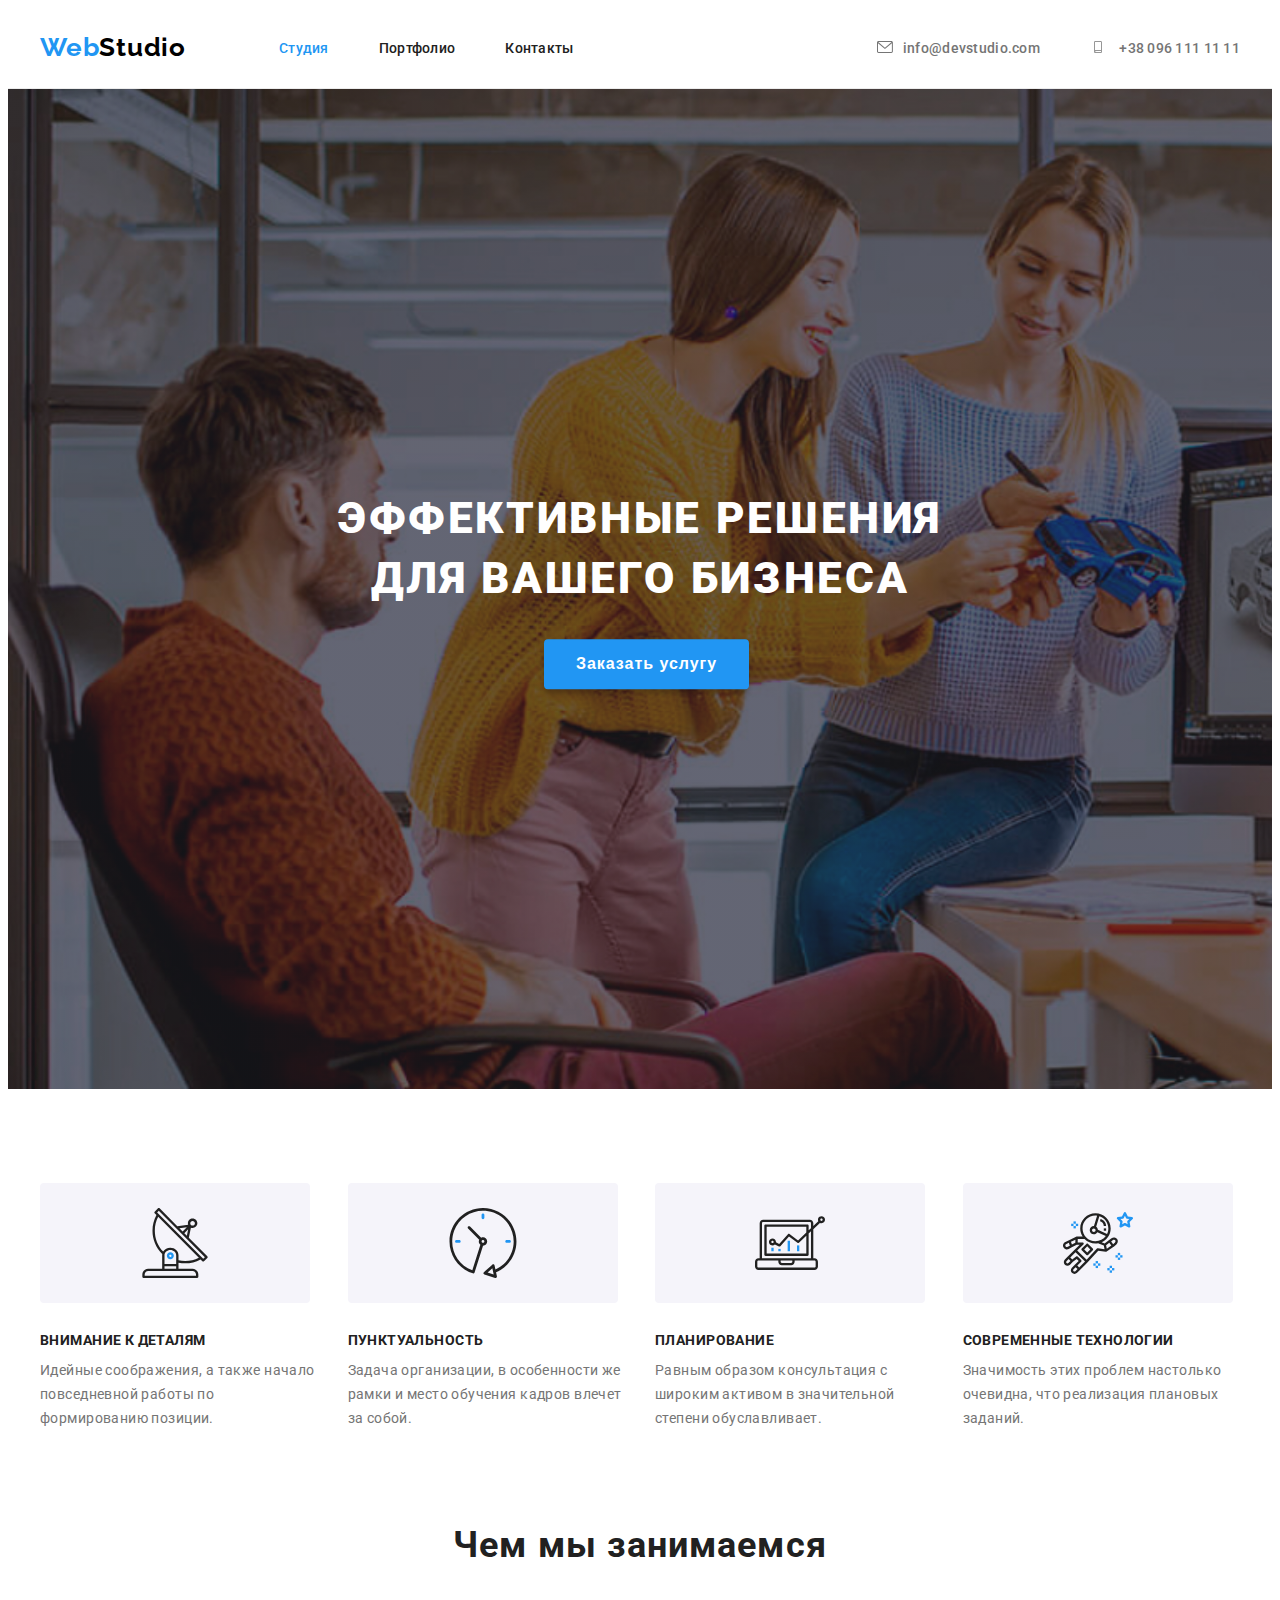
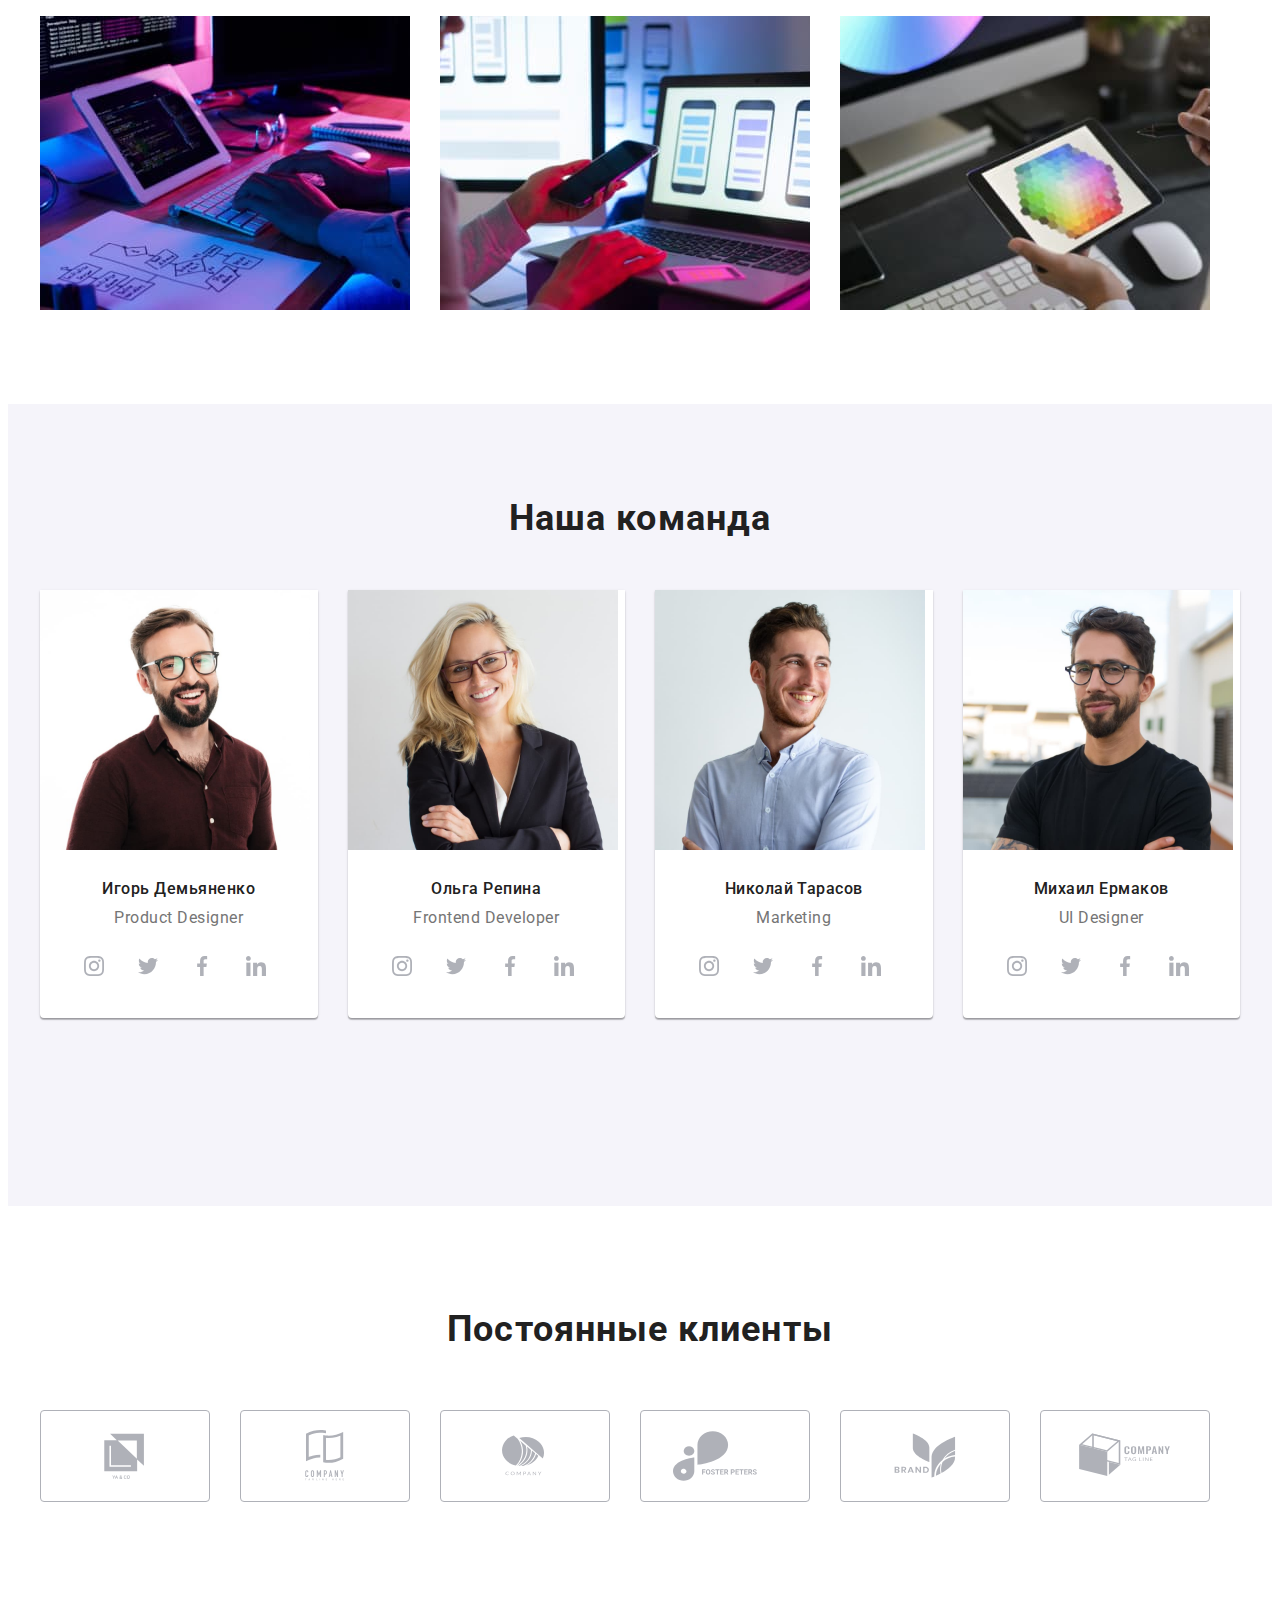
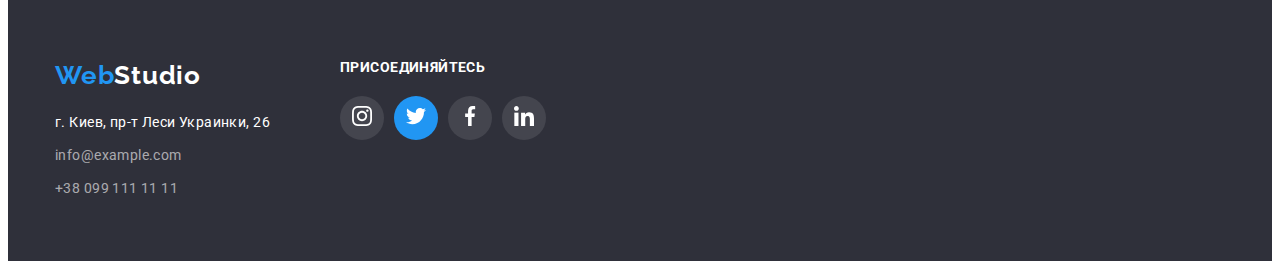
==== commit 2f668936: "corrections after hw 3" ====
--- a/index.html
+++ b/index.html
@@ -69,22 +69,21 @@
 
     <main>
         <!--HEROUS-->
-        <div class="herous-background">
+        <section class="hero">
+                <div class="herous-background">
+                        <div class="herous-slogan">
+                            <h1 class="main-slogan">ЭФФЕКТИВНЫЕ РЕШЕНИЯ ДЛЯ ВАШЕГО БИЗНЕСА</h1>
+                            <button class="modal-btn" type="button">Заказать услугу</button>
+                        </div>                
+                </div>
+        </section>
+            
+        
+        <!--OUR DISTINCTIVE FEATURES-->
+        
+        <section class="features">
             <div class="container">
-                <section class="hero">
-                    <div class="hero-middle">
-                        <h1 class="main-slogan">ЭФФЕКТИВНЫЕ РЕШЕНИЯ ДЛЯ ВАШЕГО БИЗНЕСА</h1>
-                        <button class="modal-btn" type="button">Заказать услугу</button>
-                    </div>
-                </section>
-            
-            </div>
-        </div>
-        
-        <!--OUR DISTINCTIVE FEATURES-->
-        <div class="container">
-            <section>
-                <div>
+                
                     <h2 hidden>Наши преимущества</h2>
                     <ul class="list features-list">
                         
@@ -126,15 +125,16 @@
                             <p class="features-text">Значимость этих проблем настолько очевидна, что реализация плановых заданий.</p>
                         </li>
                     </ul>
-                </div>
-            </section>
-
-        </div>
-
-        <div class="container">
-            <section>
-                <!--WHAT WE ARE DOING-->
-                <div>
+                
+            </div>
+        </section>
+
+        
+        <!--WHAT WE ARE DOING-->
+        
+        <section class="activities">
+            <div class="container">
+                
                     <h2 class="activity">Чем мы занимаемся</h2>
                     <ul class="list activity-list">
                         <li class="activity-list-item"><img src="./images/what-are-we-doing/left.jpg" alt="Человек печатает на клавиатуре" width="370" height="294"> 
@@ -144,10 +144,10 @@
                         <li class="activity-list-item"><img src="./images/what-are-we-doing/right.jpg" alt="Человек держит в руках планшет" width="370" height="294">
                         </li>
                     </ul>
-                </div>
-            
-            </section>
-        </div>
+                
+            </div>
+        </section>
+
 
         
             <section class="employees">
@@ -305,136 +305,142 @@
                 </div>
             </section>
 
-            <div class="container">
-                <section>
-                <!--REGULAR-CUSTOMERS-->
-                <div class="regular-customers">
-                    <h2 class="regular-customers-tittle">Постоянные клиенты</h2>
-                    <ul class="list regular-customers-list">
-                        <li>
-                            <a href="">
-                                <svg class="regular-customers-icon regular-customers-border" width="106" height="60"><use href="./images/sprite.svg#icon-ya-and-co"></use></svg>
-                            </a>
-                        </li>
-                        <li>
-                            <a href="">
-                                <svg class="regular-customers-icon regular-customers-border" width="106" height="60"><use href="./images/sprite.svg#icon-company-tagline"></use></svg>
-
-                            </a>
-                        </li>
-                        <li>
-                            <a href="">
-                                <svg class="regular-customers-icon regular-customers-border" width="106" height="60">
-                                    <use href="./images/sprite.svg#icon-company-cirkle"></use>
-                                </svg>
-                            </a>
-                        </li>
-                        <li>
-                            <a href="">
-                                <svg class="regular-customers-icon regular-customers-border" width="106" height="60">
-                                    <use class="box" href="./images/sprite.svg#icon-group"></use>
-                                </svg>
-                            </a>
-                        </li>
-                        <li>
-                            <a href="">
-                                <svg class="regular-customers-icon regular-customers-border" width="106" height="60">
-                                    <use href="./images/sprite.svg#icon-brand">
-                                </svg>
-                            </a>
-                        </li>
-                        <li>
-                            <a href="">
-                                <svg class="regular-customers-icon regular-customers-border" width="106" height="60">
-                                    <use href="./images/sprite.svg#icon-company-box">
-                                </svg>
-                            </a>
-                        </li>
-                    </ul>
-
-
-
-
-
-
+                
+            <section class="section-regular-customers">
+                <div class="container">
+                    <!--REGULAR-CUSTOMERS-->
+                    <div class="regular-customers">
+                        <h2 class="regular-customers-tittle">Постоянные клиенты</h2>
+                        <ul class="list regular-customers-list">
+                            <li>
+                                <a href="">
+                                    <svg class="regular-customers-icon regular-customers-border" width="106" height="60"><use href="./images/sprite.svg#icon-ya-and-co"></use></svg>
+                                </a>
+                            </li>
+                            <li>
+                                <a href="">
+                                    <svg class="regular-customers-icon regular-customers-border" width="106" height="60"><use href="./images/sprite.svg#icon-company-tagline"></use></svg>
+
+                                </a>
+                            </li>
+                            <li>
+                                <a href="">
+                                    <svg class="regular-customers-icon regular-customers-border" width="106" height="60">
+                                        <use href="./images/sprite.svg#icon-company-cirkle"></use>
+                                    </svg>
+                                </a>
+                            </li>
+                            <li>
+                                <a href="">
+                                    <svg class="regular-customers-icon regular-customers-border" width="106" height="60">
+                                        <use class="box" href="./images/sprite.svg#icon-group"></use>
+                                    </svg>
+                                </a>
+                            </li>
+                            <li>
+                                <a href="">
+                                    <svg class="regular-customers-icon regular-customers-border" width="106" height="60">
+                                        <use href="./images/sprite.svg#icon-brand">
+                                    </svg>
+                                </a>
+                            </li>
+                            <li>
+                                <a href="">
+                                    <svg class="regular-customers-icon regular-customers-border" width="106" height="60">
+                                        <use href="./images/sprite.svg#icon-company-box">
+                                    </svg>
+                                </a>
+                            </li>
+                        </ul>
+                    </div>
 
 
                 </div>
                     
                 
-                </section>
-
+            </section>
+
+            
+        
+        
+
+    </main>
+
+    <footer id="footer">
+        <!--Contact Information-->
+        
+        <div class="footer-bg">
+            
+            <!--SECTION FOOTER-->
+            <div class="section-footer">
+                <div class="container">
+                    <div class="delajem-flex container ">
+                        <div class="logo-and-contacts">
+                            <div class="text-footer">
+                                <a class="logo-text-footer link" href="index.html"><span class="logo-color">Web</span>Studio</a>
+                    
+                                <address>
+                    
+                                    <ul class="list info-footer">
+                    
+                                        <li class="info-footer-item"><a class="footer-adress-color link"
+                                                href="https://goo.gl/maps/4jYSG3tw3BuYqJCy7"><span>г. Киев, пр-т
+                                                    Леси Украинки, 26</span></a></li>
+                    
+                                        <li class="info-footer-item"><a class="footer-contacts link" href="mailto:">info@example.com</a>
+                                        </li>
+                    
+                                        <li class="info-footer-item"><a class="footer-contacts link" href="tel:+380991111111">+38 099 111 11
+                                                11</a>
+                                        </li>
+                    
+                                    </ul>
+                    
+                                </address>
+                    
+                            </div>
+                        </div>
+                    
+                        <div class="container-footer">
+                            <h2 class="social-list-text">присоединяйтесь</h2>
+                            <ul class="social-list-footer">
+                                <li class="social-list-footer-link">
+                                    <a href="#" class="">
+                                        <svg class="social-list-footer-icon" width="44" height="44">
+                                            <use href="./images/sprite.svg#icon-instagram-2"></use>
+                                        </svg>
+                                    </a>
+                                </li>
+                                <li class="social-list-footer-link twitter-footer">
+                                    <a href="#" class="">
+                                        <svg class="social-list-footer-icon twitter-footer-icon" width="44" height="44">
+                                            <use href="./images/sprite.svg#icon-twitter-1"></use>
+                                        </svg>
+                                    </a>
+                                </li>
+                                <li class="social-list-footer-link">
+                                    <a href="#" class="">
+                                        <svg class="social-list-footer-icon" width="44" height="44">
+                                            <use href="./images/sprite.svg#icon-facebook-1"></use>
+                                        </svg>
+                                    </a>
+                                </li>
+                                <li class="social-list-footer-link">
+                                    <a href="#" class="">
+                                        <svg class="social-list-footer-icon" width="" height="">
+                                            <use href="./images/sprite.svg#icon-linkedin-1"></use>
+                                        </svg>
+                                    </a>
+                                </li>
+                    
+                            </ul>
+                        </div>
+                    </div>
+                </div>
+                
             </div>
             
-        
-        
-
-    </main>
-
-    <footer id="footer">
-        <!--Contact Information-->
-        
-        <div class="footer-bg">
-            <div class="delajem-flex container ">
-                <div class="logo-and-contacts">
-                    <div class="text-footer">
-                        <a class="logo-text-footer link" href="index.html"><span class="logo-color">Web</span>Studio</a>
-                    
-                        <address>
-                    
-                            <ul class="list info-footer">
-                    
-                                <li class="info-footer-item"><a class="footer-adress-color link"
-                                        href="https://goo.gl/maps/4jYSG3tw3BuYqJCy7"><span>г. Киев, пр-т
-                                            Леси Украинки, 26</span></a></li>
-                    
-                                <li class="info-footer-item"><a class="footer-contacts link" href="mailto:">info@example.com</a></li>
-                    
-                                <li class="info-footer-item"><a class="footer-contacts link" href="tel:+380991111111">+38 099 111 11 11</a>
-                                </li>
-                    
-                            </ul>
-                    
-                        </address>
-                    
-                    </div>
-                </div>
-                
-                <div class="container-footer">
-                    <h2 class="social-list-text">присоединяйтесь</h2>
-                    <ul class="social-list-footer">
-                        <li class="social-list-footer-link">
-                            <a href="#" class="">
-                                <svg class="social-list-footer-icon" width="44" height="44">
-                                    <use href="./images/sprite.svg#icon-instagram-2"></use>
-                                </svg>
-                            </a>
-                        </li>
-                        <li class="social-list-footer-link twitter-footer">
-                            <a href="#" class="">
-                                <svg class="social-list-footer-icon twitter-footer-icon" width="44" height="44">
-                                    <use href="./images/sprite.svg#icon-twitter-1"></use>
-                                </svg>
-                            </a>
-                        </li>
-                        <li class="social-list-footer-link">
-                            <a href="#" class="">
-                                <svg class="social-list-footer-icon" width="44" height="44">
-                                    <use href="./images/sprite.svg#icon-facebook-1"></use>
-                                </svg>
-                            </a>
-                        </li>
-                        <li class="social-list-footer-link">
-                            <a href="#" class="">
-                                <svg class="social-list-footer-icon" width="" height="">
-                                    <use href="./images/sprite.svg#icon-linkedin-1"></use>
-                                </svg>
-                            </a>
-                        </li>
-                
-                    </ul>
-                </div>
-            </div>
+        </div>
            
     
     </footer>
--- a/css/styles.css
+++ b/css/styles.css
@@ -57,8 +57,8 @@
 /*===Header==*/
 
 .header {
-  padding-top: 32px;
-  padding-bottom: 32px;
+  padding-top: 24px;
+  padding-bottom: 25px;
 }
 
 .page-header {
@@ -141,6 +141,18 @@
 /*====END HEADER====*/
 
 /*====HEROUS====*/
+
+.hero {
+  position: relative;
+}
+
+.herous-slogan {
+  position: absolute;
+  top: 50%;
+  left: 50%;
+  margin-right: -50%;
+  transform: translate(-50%, -50%);
+}
 
 .herous-background {
   background-color: ;
@@ -151,6 +163,8 @@
     url(../images/header/bg.jpg);
   height: 600px;
   background-size: cover;
+  padding-top: 200px;
+  padding-bottom: 200px;
 }
 
 .hero-middle {
@@ -170,6 +184,7 @@
   color: #ffffff;
   width: 696px;
   text-align: center;
+  width: 696px;
 }
 
 .modal-btn {
@@ -197,6 +212,10 @@
 
 /*====FEATURES SECTION====*/
 
+.features {
+  padding-top: 94px;
+}
+
 .features-list {
   display: flex;
   flex-wrap: wrap;
@@ -219,7 +238,6 @@
 .features-list-item {
   flex-basis: calc(100% / 4 - 30px);
   margin-left: 30px;
-  margin-top: 94px;
 }
 
 .features-title {
@@ -247,16 +265,20 @@
 /*====END FEATURES SECTION====*/
 
 /*====WHAT WE ARE DOING====*/
+
+.activities {
+  padding-top: 94px;
+  padding-bottom: 94px;
+}
+
 .activity-list {
   display: flex;
   margin-left: -30px;
-  margin-top: -50px;
 }
 
 .activity-list-item {
   flex-basis: calc((100%-90px) / 3);
   margin-left: 30px;
-  margin-top: 50px;
 }
 
 .activity {
@@ -266,7 +288,6 @@
   text-align: center;
   letter-spacing: 0.03em;
   margin-bottom: 50px;
-  margin-top: 94px;
 
   color: #212121;
 }
@@ -275,6 +296,7 @@
 
 .employees {
   background-color: #f5f4fa;
+  padding-top: 94px;
   height: 708px;
 }
 
@@ -282,13 +304,12 @@
   display: flex;
   flex-wrap: wrap;
   margin-left: -30px;
-  margin-top: -50px;
+  margin-bottom: 50px;
 }
 
 .masters-list-item {
   flex-basis: calc((100% - 120px) / 4);
   margin-left: 30px;
-  margin-top: 50px;
   box-shadow: 0px 1px 3px rgba(0, 0, 0, 0.12), 0px 1px 1px rgba(0, 0, 0, 0.14),
     0px 2px 1px rgba(0, 0, 0, 0.2);
   border-radius: 0px 0px 4px 4px;
@@ -303,7 +324,6 @@
   text-align: center;
   letter-spacing: 0.03em;
   margin-bottom: 50px;
-  margin-top: 94px;
 
   color: #212121;
 }
@@ -365,6 +385,11 @@
   fill: white;
 }
 
+.section-regular-customers {
+  padding-bottom: 94px;
+  padding-top: 94px;
+}
+
 .regular-customers-tittle {
   font-style: var(--main-font);
   font-style: normal;
@@ -373,7 +398,6 @@
   line-height: 1.66;
   text-align: center;
   letter-spacing: 0.03em;
-  margin-top: 94px;
 
   color: #212121;
 }
@@ -406,11 +430,16 @@
 
 /*==PORTFOLIO MAIN==*/
 
+.section-portfolio-items {
+  padding-top: 94px;
+  padding-bottom: 94px;
+}
+
 .buttons-list {
   display: flex;
   justify-content: center;
   align-items: center;
-  margin-top: 94px;
+  margin-bottom: 50px;
 }
 
 .border {
@@ -422,13 +451,11 @@
 .images-list {
   display: flex;
   flex-wrap: wrap;
-  margin: 50px;
   margin-left: -30px;
 }
 
 .images-list-item {
   flex-basis: calc((100%-90px) / 3 - 30px);
-  margin-top: 30px;
   margin-left: 30px;
 }
 
@@ -480,11 +507,14 @@
 
 .footer-bg {
   background: #2f303a;
-  margin-top: 100px;
+}
+
+.section-footer {
+  padding-top: 60px;
+  padding-bottom: 60px;
 }
 
 .text-footer {
-  padding-top: 55px;
 }
 
 .info-footer {
@@ -492,7 +522,7 @@
 }
 
 .info-footer-item:not(:last-child) {
-  padding-bottom: 9px;
+  margin-bottom: 9px;
 }
 
 .logo-text-footer {
@@ -568,7 +598,6 @@
 .container-footer {
   display: block;
   margin-left: 70px;
-  margin-top: 67px;
 }
 
 .social-list-footer {
